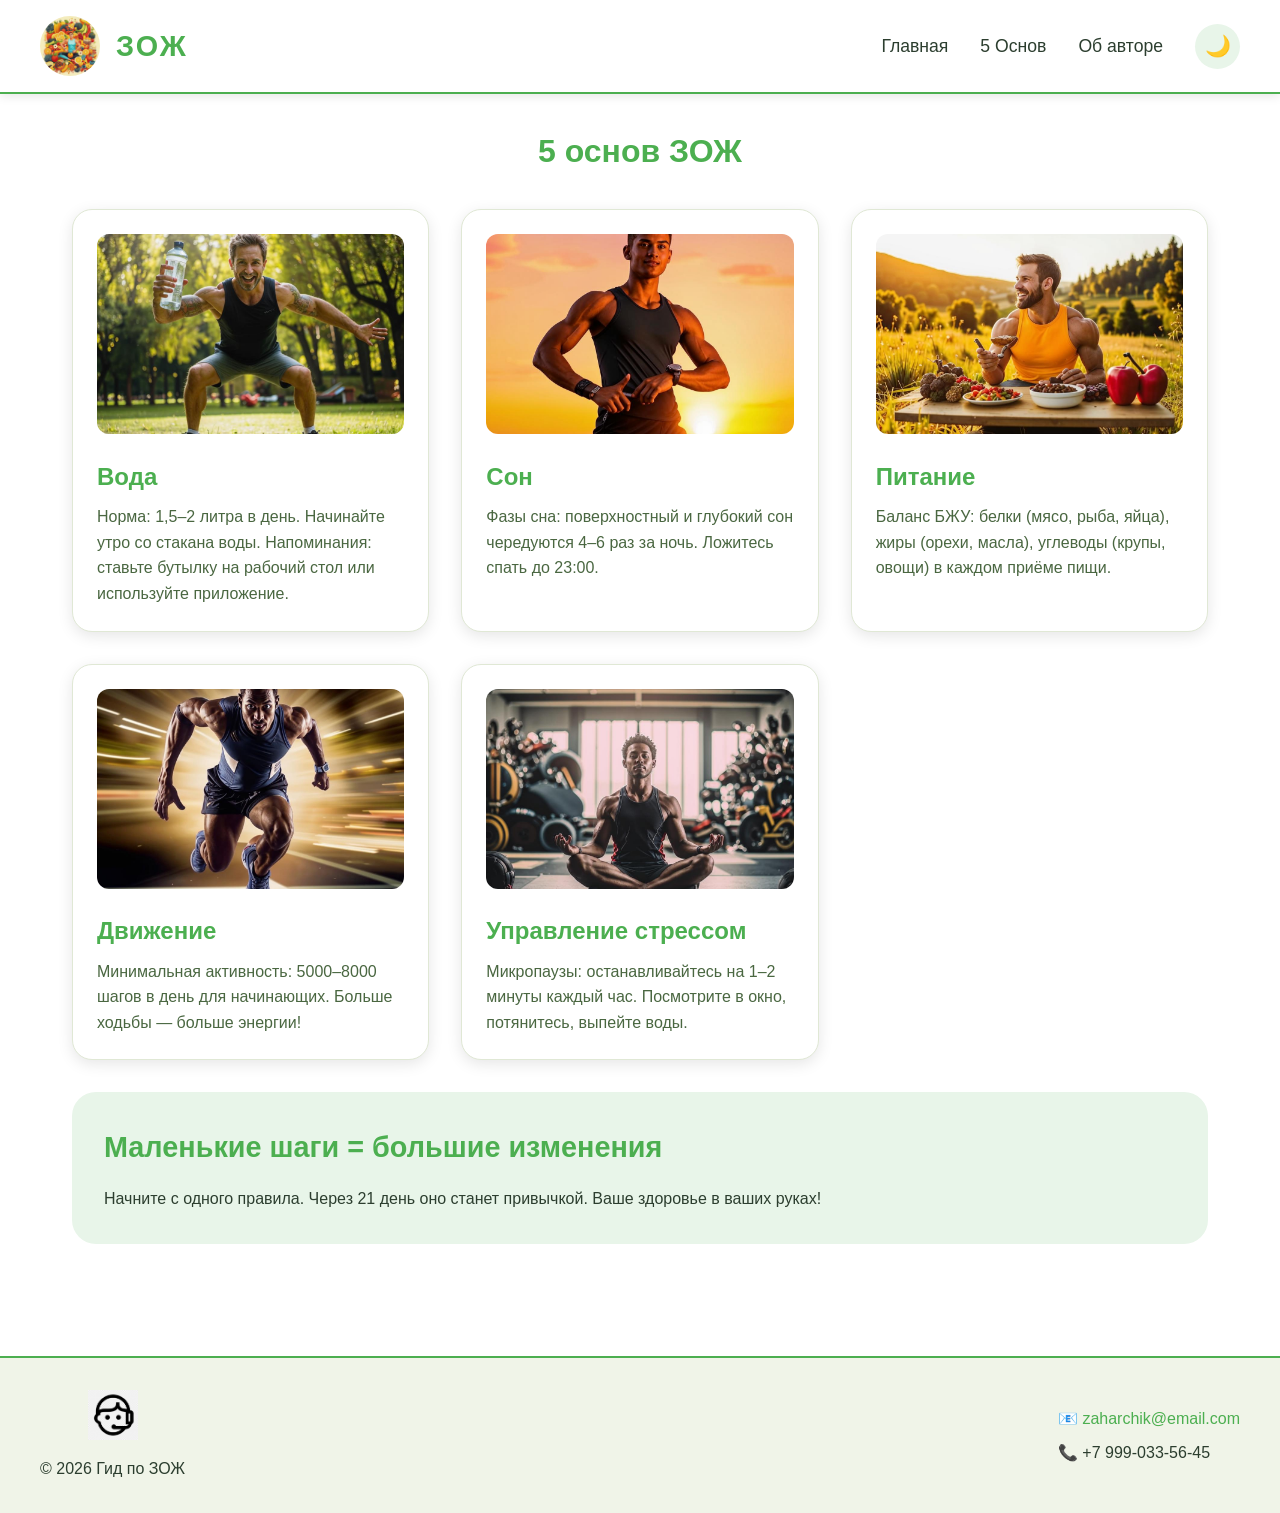
==== about.html @ e5da1095 "project_Health_Blin153ISiP" ====
<!DOCTYPE html>
<html lang="ru">
<head>
    <meta charset="utf-8">
    <meta name="viewport" content="width=device-width, initial-scale=1">
    <title>5 основ ЗОЖ</title>
    <link rel="stylesheet" href="style.css">
</head>
<body>
    <header>
        <div class="header-container">
            <div class="logo-area">
                <img src="sources/images/основное лого сайта.jpg" alt="Логотип ЗОЖ">
                <h1>ЗОЖ</h1>
            </div>
            <div class="burger-menu" id="burgerMenu">
                <span></span><span></span><span></span>
            </div>
            <nav class="nav-menu" id="navMenu">
                <a href="index.html">Главная</a>
                <a href="about.html">5 Основ</a>
                <a href="contact.html">Об авторе</a>
                <button class="theme-toggle" id="themeToggle">🌙</button>
            </nav>
        </div>
    </header>

    <main>
        <h1 class="page-title">5 основ ЗОЖ</h1>
        
        <div class="basics-grid">
            <div class="basic-card">
                <img src="sources/images/вода спорт.jpg" alt="Вода">
                <h3>Вода</h3>
                <p>Норма: 1,5–2 литра в день. Начинайте утро со стакана воды. Напоминания: ставьте бутылку на рабочий стол или используйте приложение.</p>
            </div>
            <div class="basic-card">
                <img src="sources/images/сон.jpg" alt="Сон">
                <h3>Сон</h3>
                <p>Фазы сна: поверхностный и глубокий сон чередуются 4–6 раз за ночь. Ложитесь спать до 23:00.</p>
            </div>
            <div class="basic-card">
                <img src="sources/images/питание.jpg" alt="Питание">
                <h3>Питание</h3>
                <p>Баланс БЖУ: белки (мясо, рыба, яйца), жиры (орехи, масла), углеводы (крупы, овощи) в каждом приёме пищи.</p>
            </div>
            <div class="basic-card">
                <img src="sources/images/движение - спорт.jpg" alt="Движение">
                <h3>Движение</h3>
                <p>Минимальная активность: 5000–8000 шагов в день для начинающих. Больше ходьбы — больше энергии!</p>
            </div>
            <div class="basic-card">
                <img src="sources/images/стресс - спорт.jpg" alt="Стресс">
                <h3>Управление стрессом</h3>
                <p>Микропаузы: останавливайтесь на 1–2 минуты каждый час. Посмотрите в окно, потянитесь, выпейте воды.</p>
            </div>
        </div>
        
        <div class="habit-section">
            <div class="habit-content">
                <h3>Маленькие шаги = большие изменения</h3>
                <p>Начните с одного правила. Через 21 день оно станет привычкой. Ваше здоровье в ваших руках!</p>
            </div>
        </div>
    </main>

    <footer>
        <div class="footer-container">
            <div class="footer-logo">
                <div class="support-icon">
                    <img src="sources/images/поддержка.png" alt="Поддержка">
                </div>
                <p>© <span id="currentYear"></span> Гид по ЗОЖ</p>
            </div>
            <div class="contact-info">
                <p>📧 <a href="mailto:zaharchik@email.com">zaharchik@email.com</a></p>
                <p>📞 +7 999-033-56-45</p>
            </div>
        </div>
    </footer>

    <script src="script.js"></script>
</body>
</html>
---- style.css ----
/* style.css - Основные стили для сайта ЗОЖ */

/* --- Базовые переменные и сброс --- */
:root {
    /* Светлая тема (по умолчанию) */
    --bg-primary: #ffffff;
    --bg-secondary: #f5f9f0;
    --text-primary: #2c3e2f;
    --text-secondary: #4a6741;
    --text-light: #7a8e6e;
    --accent-green: #4caf50;
    --accent-dark: #2e7d32;
    --accent-light: #e8f5e9;
    --header-bg: #ffffff;
    --footer-bg: #f0f4e8;
    --border-color: #e0e8d5;
    --card-bg: #ffffff;
    --shadow: rgba(0, 0, 0, 0.1);
}

[data-theme="dark"] {
    /* Тёмная тема - без инверсии картинок */
    --bg-primary: #1a1e1a;
    --bg-secondary: #242924;
    --text-primary: #e8f0e5;
    --text-secondary: #bcd0b0;
    --text-light: #8fa086;
    --accent-green: #66bb6a;
    --accent-dark: #388e3c;
    --accent-light: #2d3b2a;
    --header-bg: #1a1e1a;
    --footer-bg: #141714;
    --border-color: #3a423a;
    --card-bg: #2a302a;
    --shadow: rgba(0, 0, 0, 0.3);
}

* {
    margin: 0;
    padding: 0;
    box-sizing: border-box;
}

body {
    font-family: 'Segoe UI', 'Roboto', 'Arial', sans-serif;
    background-color: var(--bg-primary);
    color: var(--text-primary);
    line-height: 1.6;
    transition: background-color 0.3s ease, color 0.3s ease;
}

/* --- Хедер и навигация (статичная) --- */
header {
    background-color: var(--header-bg);
    border-bottom: 2px solid var(--accent-green);
    padding: 1rem 2rem;
    position: sticky;
    top: 0;
    z-index: 100;
    box-shadow: 0 2px 10px var(--shadow);
}

.header-container {
    max-width: 1200px;
    margin: 0 auto;
    display: flex;
    justify-content: space-between;
    align-items: center;
    flex-wrap: wrap;
    gap: 1rem;
}

.logo-area {
    display: flex;
    align-items: center;
    gap: 1rem;
}

.logo-area img {
    width: 60px;
    height: 60px;
    border-radius: 50%;
    object-fit: cover;
}

.logo-area h1 {
    font-size: 1.8rem;
    color: var(--accent-green);
    letter-spacing: 2px;
}

/* Навигация */
.nav-menu {
    display: flex;
    gap: 2rem;
    align-items: center;
    flex-wrap: wrap;
}

.nav-menu a {
    text-decoration: none;
    color: var(--text-primary);
    font-weight: 500;
    transition: color 0.3s;
    font-size: 1.1rem;
}

.nav-menu a:hover {
    color: var(--accent-green);
}

/* Кнопка переключения темы */
.theme-toggle {
    background: var(--accent-light);
    border: none;
    border-radius: 50%;
    width: 45px;
    height: 45px;
    cursor: pointer;
    display: flex;
    align-items: center;
    justify-content: center;
    transition: all 0.3s;
    color: var(--accent-green);
    font-size: 1.3rem;
}

.theme-toggle:hover {
    transform: scale(1.05);
    background: var(--accent-green);
    color: white;
}

/* Бургер-меню (мобильное) */
.burger-menu {
    display: none;
    flex-direction: column;
    cursor: pointer;
    gap: 6px;
}

.burger-menu span {
    width: 30px;
    height: 3px;
    background-color: var(--accent-green);
    transition: 0.3s;
}

/* --- Основной контент --- */
main {
    max-width: 1200px;
    margin: 0 auto;
    padding: 2rem;
    min-height: calc(100vh - 200px);
}

/* Баннер / главный блок */
.hero {
    background: linear-gradient(135deg, var(--accent-light) 0%, var(--bg-secondary) 100%);
    border-radius: 24px;
    padding: 3rem 2rem;
    margin-bottom: 3rem;
    text-align: center;
    border: 1px solid var(--border-color);
}

.hero h2 {
    font-size: 2rem;
    color: var(--accent-green);
    margin-bottom: 1rem;
}

.hero p {
    font-size: 1.2rem;
    max-width: 800px;
    margin: 0 auto;
}

.hero img {
    max-width: 200px;
    margin-top: 1.5rem;
    border-radius: 20px;
}

/* Карточки для основ ЗОЖ */
.basics-grid {
    display: grid;
    grid-template-columns: repeat(auto-fit, minmax(300px, 1fr));
    gap: 2rem;
    margin: 2rem 0;
}

.basic-card {
    background: var(--card-bg);
    border-radius: 20px;
    padding: 1.5rem;
    box-shadow: 0 4px 15px var(--shadow);
    transition: transform 0.3s;
    border: 1px solid var(--border-color);
}

.basic-card:hover {
    transform: translateY(-5px);
}

.basic-card img {
    width: 100%;
    height: 200px;
    object-fit: cover;
    border-radius: 12px;
    margin-bottom: 1rem;
}

.basic-card h3 {
    color: var(--accent-green);
    margin-bottom: 0.5rem;
    font-size: 1.5rem;
}

.basic-card p {
    color: var(--text-secondary);
}

/* Секция с преимуществами привычек */
.habit-section {
    background: var(--accent-light);
    border-radius: 24px;
    padding: 2rem;
    margin: 2rem 0;
    display: flex;
    flex-wrap: wrap;
    align-items: center;
    gap: 2rem;
    justify-content: center;
}

.habit-content {
    flex: 1;
    min-width: 250px;
}

.habit-section h3 {
    font-size: 1.8rem;
    color: var(--accent-green);
    margin-bottom: 1rem;
}

/* Footer */
footer {
    background-color: var(--footer-bg);
    border-top: 2px solid var(--accent-green);
    padding: 2rem;
    margin-top: 3rem;
}

.footer-container {
    max-width: 1200px;
    margin: 0 auto;
    display: flex;
    flex-wrap: wrap;
    justify-content: space-between;
    align-items: center;
    gap: 2rem;
}

.contact-info {
    display: flex;
    flex-direction: column;
    gap: 0.5rem;
}

.contact-info a {
    color: var(--accent-green);
    text-decoration: none;
}

.footer-logo {
    display: flex;
    flex-direction: column;
    align-items: center;
    gap: 0.5rem;
}

.support-icon {
    text-align: center;
}

.support-icon img {
    width: 50px;
}

.feedback-form {
    flex: 2;
    min-width: 250px;
}

.feedback-form input, 
.feedback-form textarea {
    width: 100%;
    padding: 10px;
    margin: 8px 0;
    border-radius: 12px;
    border: 1px solid var(--border-color);
    background: var(--bg-primary);
    color: var(--text-primary);
}

.feedback-form button {
    background: var(--accent-green);
    color: white;
    border: none;
    padding: 10px 20px;
    border-radius: 25px;
    cursor: pointer;
    transition: 0.3s;
}

.feedback-form button:hover {
    background: var(--accent-dark);
}

/* Общие стили для заголовков страниц */
.page-title {
    font-size: 2rem;
    color: var(--accent-green);
    margin-bottom: 2rem;
    text-align: center;
}

/* --- Флаг на всю страницу "Об авторе" --- */
.about-page {
    position: relative;
    background-image: url('sources/images/flag.svg');
    background-repeat: repeat;
    background-size: 100px;
    background-attachment: fixed;
}

.about-page main {
    position: relative;
    z-index: 1;
}

/* Блок с текстом о проекте */
.about-content {
    display: flex;
    flex-wrap: wrap;
    gap: 2rem;
    align-items: center;
    background-color: var(--bg-secondary);
    border-radius: 24px;
    padding: 2rem;
    margin: 2rem 0;
    position: relative;
    z-index: 2;
    border: 1px solid var(--border-color);
    box-shadow: 0 4px 15px var(--shadow);
}

.about-text {
    flex: 2;
}

.about-text h4 {
    color: var(--text-primary);
    margin-bottom: 1rem;
    font-size: 1.1rem;
    line-height: 1.7;
}

.about-content img {
    border-radius: 24px;
    max-width: 200px;
}

/* Форма обратной связи на странице Об авторе */
.about-page .feedback-form {
    background-color: var(--bg-secondary) !important;
    border: 1px solid var(--border-color);
    box-shadow: 0 4px 15px var(--shadow);
}

/* Заголовок на странице Об авторе */
.about-page .page-title {
    position: relative;
    z-index: 2;
    background-color: rgba(76, 175, 80, 0.85);
    display: inline-block;
    width: auto;
    padding: 0.5rem 2rem;
    border-radius: 50px;
    backdrop-filter: blur(4px);
}

/* Светлая тема для страницы Об авторе */
[data-theme="light"] .about-content,
[data-theme="light"] .about-page .feedback-form {
    background-color: rgba(245, 249, 240, 0.95);
}

/* Тёмная тема для страницы Об авторе */
[data-theme="dark"] .about-content,
[data-theme="dark"] .about-page .feedback-form {
    background-color: rgba(36, 41, 36, 0.95);
}

/* Адаптивность */
@media (max-width: 768px) {
    .burger-menu {
        display: flex;
    }
    
    .nav-menu {
        display: none;
        width: 100%;
        flex-direction: column;
        align-items: center;
        padding: 1rem 0;
    }
    
    .nav-menu.active {
        display: flex;
    }
    
    .header-container {
        flex-wrap: wrap;
    }
    
    .hero h2 {
        font-size: 1.5rem;
    }
    
    .hero p {
        font-size: 1rem;
    }
    
    main {
        padding: 1rem;
    }
    
    .footer-container {
        flex-direction: column;
        text-align: center;
    }
    
    .about-content {
        padding: 1.5rem;
    }
    
    .about-page .page-title {
        font-size: 1.5rem;
        padding: 0.3rem 1.5rem;
    }
    
    .about-content img {
        max-width: 150px;
    }
}

/* Кнопка подробнее */
.btn-detail {
    display: inline-block;
    background: var(--accent-green);
    color: white;
    padding: 0.8rem 2rem;
    border-radius: 40px;
    text-decoration: none;
    margin-top: 1rem;
    transition: 0.3s;
}

.btn-detail:hover {
    background: var(--accent-dark);
    transform: scale(1.02);
}
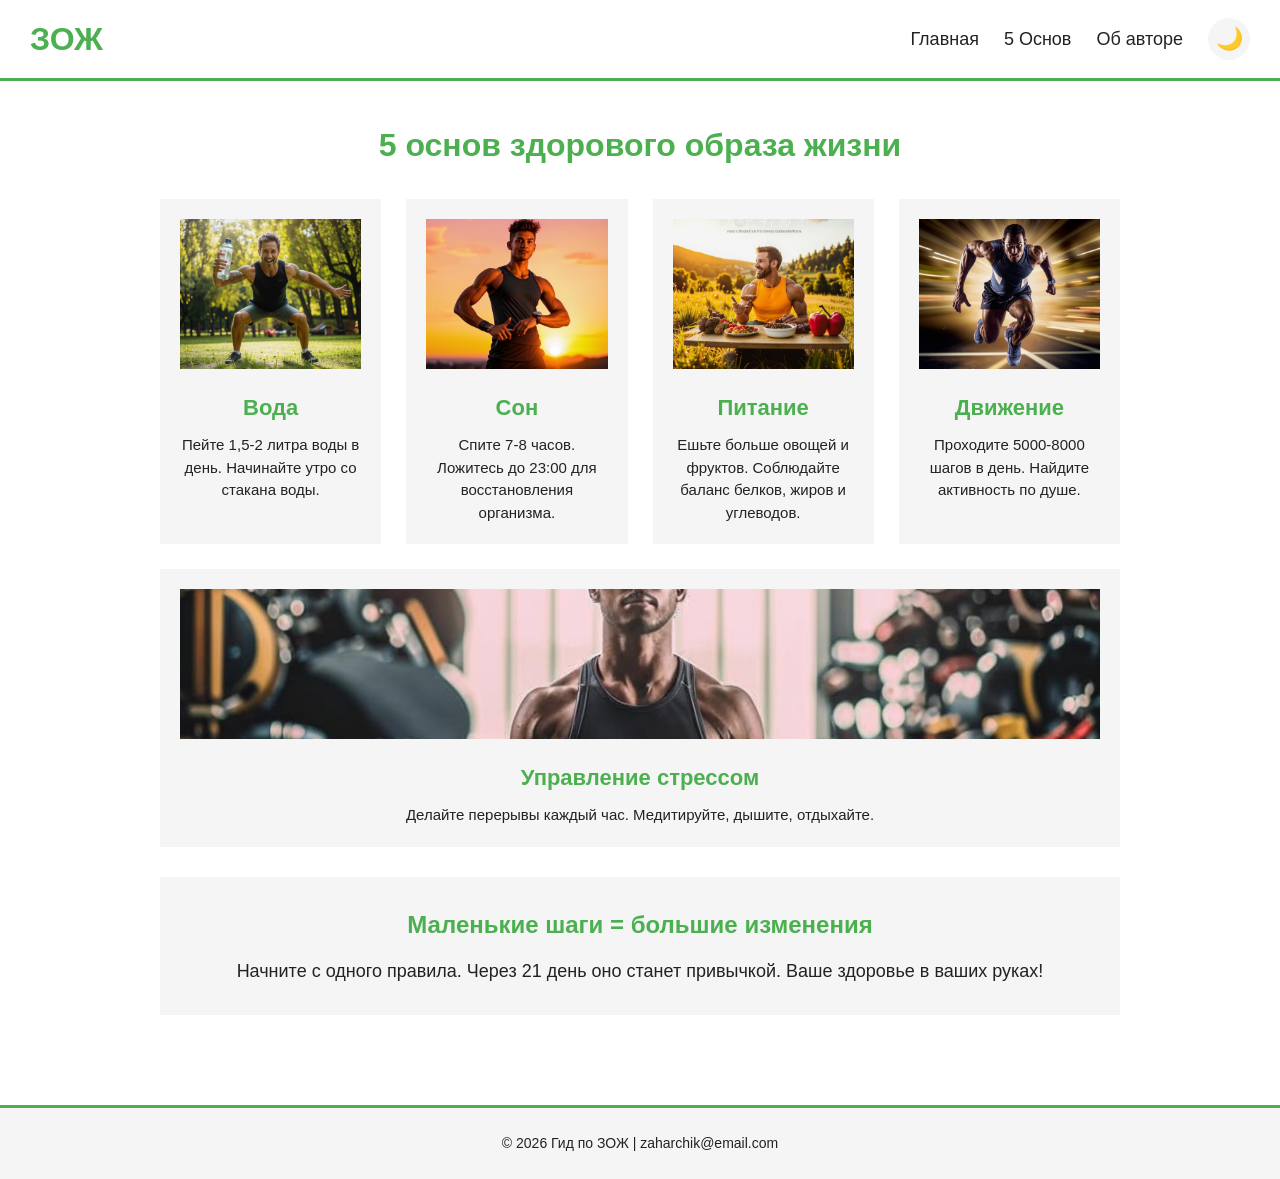
==== commit 26957d0f: "project_Health_Blin153ISiP" ====
--- a/about.html
+++ b/about.html
@@ -7,78 +7,69 @@
     <link rel="stylesheet" href="style.css">
 </head>
 <body>
-    <header>
-        <div class="header-container">
-            <div class="logo-area">
-                <img src="sources/images/основное лого сайта.jpg" alt="Логотип ЗОЖ">
-                <h1>ЗОЖ</h1>
-            </div>
-            <div class="burger-menu" id="burgerMenu">
-                <span></span><span></span><span></span>
-            </div>
-            <nav class="nav-menu" id="navMenu">
-                <a href="index.html">Главная</a>
-                <a href="about.html">5 Основ</a>
-                <a href="contact.html">Об авторе</a>
-                <button class="theme-toggle" id="themeToggle">🌙</button>
-            </nav>
-        </div>
-    </header>
 
-    <main>
-        <h1 class="page-title">5 основ ЗОЖ</h1>
-        
-        <div class="basics-grid">
-            <div class="basic-card">
-                <img src="sources/images/вода спорт.jpg" alt="Вода">
-                <h3>Вода</h3>
-                <p>Норма: 1,5–2 литра в день. Начинайте утро со стакана воды. Напоминания: ставьте бутылку на рабочий стол или используйте приложение.</p>
-            </div>
-            <div class="basic-card">
-                <img src="sources/images/сон.jpg" alt="Сон">
-                <h3>Сон</h3>
-                <p>Фазы сна: поверхностный и глубокий сон чередуются 4–6 раз за ночь. Ложитесь спать до 23:00.</p>
-            </div>
-            <div class="basic-card">
-                <img src="sources/images/питание.jpg" alt="Питание">
-                <h3>Питание</h3>
-                <p>Баланс БЖУ: белки (мясо, рыба, яйца), жиры (орехи, масла), углеводы (крупы, овощи) в каждом приёме пищи.</p>
-            </div>
-            <div class="basic-card">
-                <img src="sources/images/движение - спорт.jpg" alt="Движение">
-                <h3>Движение</h3>
-                <p>Минимальная активность: 5000–8000 шагов в день для начинающих. Больше ходьбы — больше энергии!</p>
-            </div>
-            <div class="basic-card">
-                <img src="sources/images/стресс - спорт.jpg" alt="Стресс">
-                <h3>Управление стрессом</h3>
-                <p>Микропаузы: останавливайтесь на 1–2 минуты каждый час. Посмотрите в окно, потянитесь, выпейте воды.</p>
-            </div>
+<header>
+    <div class="logo">
+        <h1>ЗОЖ</h1>
+    </div>
+    <div class="burger" id="burger">
+        <span></span>
+        <span></span>
+        <span></span>
+    </div>
+    <nav id="nav">
+        <a href="index.html">Главная</a>
+        <a href="about.html">5 Основ</a>
+        <a href="contact.html">Об авторе</a>
+        <button id="themeBtn">🌙</button>
+    </nav>
+</header>
+
+<main>
+    <h1 class="page-title">5 основ здорового образа жизни</h1>
+    
+    <div class="cards">
+        <div class="card">
+            <img src="sources/images/вода спорт.jpg" alt="Вода">
+            <h3>Вода</h3>
+            <p>Пейте 1,5-2 литра воды в день. Начинайте утро со стакана воды.</p>
         </div>
         
-        <div class="habit-section">
-            <div class="habit-content">
-                <h3>Маленькие шаги = большие изменения</h3>
-                <p>Начните с одного правила. Через 21 день оно станет привычкой. Ваше здоровье в ваших руках!</p>
-            </div>
+        <div class="card">
+            <img src="sources/images/сон.jpg" alt="Сон">
+            <h3>Сон</h3>
+            <p>Спите 7-8 часов. Ложитесь до 23:00 для восстановления организма.</p>
         </div>
-    </main>
+        
+        <div class="card">
+            <img src="sources/images/питание.jpg" alt="Питание">
+            <h3>Питание</h3>
+            <p>Ешьте больше овощей и фруктов. Соблюдайте баланс белков, жиров и углеводов.</p>
+        </div>
+        
+        <div class="card">
+            <img src="sources/images/движение - спорт.jpg" alt="Движение">
+            <h3>Движение</h3>
+            <p>Проходите 5000-8000 шагов в день. Найдите активность по душе.</p>
+        </div>
+        
+        <div class="card">
+            <img src="sources/images/стресс - спорт.jpg" alt="Стресс">
+            <h3>Управление стрессом</h3>
+            <p>Делайте перерывы каждый час. Медитируйте, дышите, отдыхайте.</p>
+        </div>
+    </div>
+    
+    <div class="info-block" style="background: var(--light); padding: 30px; text-align: center;">
+        <h3 style="color: var(--green); font-size: 24px;">Маленькие шаги = большие изменения</h3>
+        <p style="font-size: 18px; margin-top: 15px;">Начните с одного правила. Через 21 день оно станет привычкой. Ваше здоровье в ваших руках!</p>
+    </div>
+</main>
 
-    <footer>
-        <div class="footer-container">
-            <div class="footer-logo">
-                <div class="support-icon">
-                    <img src="sources/images/поддержка.png" alt="Поддержка">
-                </div>
-                <p>© <span id="currentYear"></span> Гид по ЗОЖ</p>
-            </div>
-            <div class="contact-info">
-                <p>📧 <a href="mailto:zaharchik@email.com">zaharchik@email.com</a></p>
-                <p>📞 +7 999-033-56-45</p>
-            </div>
-        </div>
-    </footer>
+<footer>
+    <p>© 2026 Гид по ЗОЖ | zaharchik@email.com</p>
+</footer>
 
-    <script src="script.js"></script>
+<script src="script.js"></script>
 </body>
 </html>
--- a/style.css
+++ b/style.css
@@ -1,38 +1,17 @@
-/* style.css - Основные стили для сайта ЗОЖ */
-
-/* --- Базовые переменные и сброс --- */
 :root {
-    /* Светлая тема (по умолчанию) */
-    --bg-primary: #ffffff;
-    --bg-secondary: #f5f9f0;
-    --text-primary: #2c3e2f;
-    --text-secondary: #4a6741;
-    --text-light: #7a8e6e;
-    --accent-green: #4caf50;
-    --accent-dark: #2e7d32;
-    --accent-light: #e8f5e9;
-    --header-bg: #ffffff;
-    --footer-bg: #f0f4e8;
-    --border-color: #e0e8d5;
-    --card-bg: #ffffff;
-    --shadow: rgba(0, 0, 0, 0.1);
+    --bg: white;
+    --text: #222;
+    --green: #4caf50;
+    --light: #f5f5f5;
+    --dark-green: #2e7d32;
 }
 
 [data-theme="dark"] {
-    /* Тёмная тема - без инверсии картинок */
-    --bg-primary: #1a1e1a;
-    --bg-secondary: #242924;
-    --text-primary: #e8f0e5;
-    --text-secondary: #bcd0b0;
-    --text-light: #8fa086;
-    --accent-green: #66bb6a;
-    --accent-dark: #388e3c;
-    --accent-light: #2d3b2a;
-    --header-bg: #1a1e1a;
-    --footer-bg: #141714;
-    --border-color: #3a423a;
-    --card-bg: #2a302a;
-    --shadow: rgba(0, 0, 0, 0.3);
+    --bg: #1a1a1a;
+    --text: #eee;
+    --green: #66bb6a;
+    --light: #2a2a2a;
+    --dark-green: #81c784;
 }
 
 * {
@@ -42,434 +21,332 @@
 }
 
 body {
-    font-family: 'Segoe UI', 'Roboto', 'Arial', sans-serif;
-    background-color: var(--bg-primary);
-    color: var(--text-primary);
-    line-height: 1.6;
-    transition: background-color 0.3s ease, color 0.3s ease;
-}
-
-/* --- Хедер и навигация (статичная) --- */
+    font-family: 'Segoe UI', Arial, sans-serif;
+    background: var(--bg);
+    color: var(--text);
+    line-height: 1.5;
+}
+
 header {
-    background-color: var(--header-bg);
-    border-bottom: 2px solid var(--accent-green);
-    padding: 1rem 2rem;
-    position: sticky;
-    top: 0;
-    z-index: 100;
-    box-shadow: 0 2px 10px var(--shadow);
-}
-
-.header-container {
-    max-width: 1200px;
-    margin: 0 auto;
+    background: var(--bg);
+    padding: 15px 30px;
     display: flex;
     justify-content: space-between;
     align-items: center;
     flex-wrap: wrap;
-    gap: 1rem;
-}
-
-.logo-area {
-    display: flex;
+    border-bottom: 3px solid var(--green);
+}
+
+.logo h1 {
+    color: var(--green);
+    font-size: 32px;
+}
+
+nav {
+    display: flex;
+    gap: 25px;
     align-items: center;
-    gap: 1rem;
-}
-
-.logo-area img {
-    width: 60px;
-    height: 60px;
+}
+
+nav a {
+    color: var(--text);
+    text-decoration: none;
+    font-size: 18px;
+    font-weight: 500;
+    padding: 8px 0;
+}
+
+nav a:hover {
+    color: var(--green);
+}
+
+#themeBtn {
+    background: var(--light);
+    border: none;
+    width: 42px;
+    height: 42px;
+    font-size: 22px;
+    cursor: pointer;
     border-radius: 50%;
-    object-fit: cover;
-}
-
-.logo-area h1 {
-    font-size: 1.8rem;
-    color: var(--accent-green);
-    letter-spacing: 2px;
-}
-
-/* Навигация */
-.nav-menu {
-    display: flex;
-    gap: 2rem;
-    align-items: center;
-    flex-wrap: wrap;
-}
-
-.nav-menu a {
-    text-decoration: none;
-    color: var(--text-primary);
-    font-weight: 500;
-    transition: color 0.3s;
-    font-size: 1.1rem;
-}
-
-.nav-menu a:hover {
-    color: var(--accent-green);
-}
-
-/* Кнопка переключения темы */
-.theme-toggle {
-    background: var(--accent-light);
-    border: none;
-    border-radius: 50%;
-    width: 45px;
-    height: 45px;
-    cursor: pointer;
-    display: flex;
-    align-items: center;
-    justify-content: center;
-    transition: all 0.3s;
-    color: var(--accent-green);
-    font-size: 1.3rem;
-}
-
-.theme-toggle:hover {
-    transform: scale(1.05);
-    background: var(--accent-green);
+}
+
+#themeBtn:hover {
+    background: var(--green);
     color: white;
 }
 
-/* Бургер-меню (мобильное) */
-.burger-menu {
+.burger {
     display: none;
     flex-direction: column;
     cursor: pointer;
-    gap: 6px;
-}
-
-.burger-menu span {
-    width: 30px;
-    height: 3px;
-    background-color: var(--accent-green);
-    transition: 0.3s;
-}
-
-/* --- Основной контент --- */
+}
+
+.burger span {
+    width: 32px;
+    height: 4px;
+    background: var(--green);
+    margin: 4px 0;
+    border-radius: 2px;
+}
+
 main {
-    max-width: 1200px;
+    max-width: 1000px;
     margin: 0 auto;
-    padding: 2rem;
-    min-height: calc(100vh - 200px);
-}
-
-/* Баннер / главный блок */
+    padding: 40px 20px;
+    min-height: 70vh;
+}
+
 .hero {
-    background: linear-gradient(135deg, var(--accent-light) 0%, var(--bg-secondary) 100%);
-    border-radius: 24px;
-    padding: 3rem 2rem;
-    margin-bottom: 3rem;
-    text-align: center;
-    border: 1px solid var(--border-color);
+    background: linear-gradient(135deg, var(--light) 0%, var(--bg) 100%);
+    padding: 50px 30px;
+    text-align: center;
+    margin-bottom: 40px;
 }
 
 .hero h2 {
-    font-size: 2rem;
-    color: var(--accent-green);
-    margin-bottom: 1rem;
+    color: var(--green);
+    font-size: 32px;
+    margin-bottom: 20px;
 }
 
 .hero p {
-    font-size: 1.2rem;
-    max-width: 800px;
-    margin: 0 auto;
-}
-
-.hero img {
-    max-width: 200px;
-    margin-top: 1.5rem;
-    border-radius: 20px;
-}
-
-/* Карточки для основ ЗОЖ */
-.basics-grid {
-    display: grid;
-    grid-template-columns: repeat(auto-fit, minmax(300px, 1fr));
-    gap: 2rem;
-    margin: 2rem 0;
-}
-
-.basic-card {
-    background: var(--card-bg);
-    border-radius: 20px;
-    padding: 1.5rem;
-    box-shadow: 0 4px 15px var(--shadow);
-    transition: transform 0.3s;
-    border: 1px solid var(--border-color);
-}
-
-.basic-card:hover {
-    transform: translateY(-5px);
-}
-
-.basic-card img {
+    font-size: 20px;
+    margin-bottom: 15px;
+}
+
+.btn {
+    background: var(--green);
+    color: white;
+    padding: 12px 30px;
+    border: none;
+    text-decoration: none;
+    display: inline-block;
+    cursor: pointer;
+    font-size: 18px;
+    font-weight: bold;
+    margin-top: 15px;
+}
+
+.btn:hover {
+    background: var(--dark-green);
+}
+
+.why-block {
+    background: var(--light);
+    padding: 35px;
+    margin: 30px 0;
+}
+
+.why-block h3 {
+    color: var(--green);
+    font-size: 26px;
+    margin-bottom: 25px;
+    text-align: center;
+}
+
+.why-items {
+    display: flex;
+    flex-wrap: wrap;
+    gap: 20px;
+    justify-content: center;
+}
+
+.why-item {
+    display: flex;
+    align-items: center;
+    gap: 15px;
+    background: var(--bg);
+    padding: 15px 25px;
+    min-width: 250px;
+}
+
+.mark {
+    font-size: 32px;
+    font-weight: bold;
+}
+
+.why-item p {
+    font-size: 18px;
+}
+
+.steps {
+    background: var(--light);
+    padding: 35px;
+    margin: 30px 0;
+}
+
+.steps h3 {
+    color: var(--green);
+    font-size: 26px;
+    margin-bottom: 25px;
+    text-align: center;
+}
+
+.steps-list {
+    display: flex;
+    flex-wrap: wrap;
+    gap: 30px;
+    justify-content: center;
+}
+
+.step {
+    text-align: center;
+    background: var(--bg);
+    padding: 20px 30px;
+    min-width: 150px;
+}
+
+.step-num {
+    display: inline-block;
+    background: var(--green);
+    color: white;
+    width: 50px;
+    height: 50px;
+    line-height: 50px;
+    font-size: 24px;
+    font-weight: bold;
+    margin-bottom: 15px;
+}
+
+.step p {
+    font-size: 18px;
+}
+
+.page-title {
+    color: var(--green);
+    font-size: 32px;
+    margin-bottom: 30px;
+    text-align: center;
+}
+
+.cards {
+    display: flex;
+    flex-wrap: wrap;
+    gap: 25px;
+    margin: 30px 0;
+}
+
+.card {
+    background: var(--light);
+    padding: 20px;
+    flex: 1;
+    min-width: 180px;
+    text-align: center;
+}
+
+.card img {
     width: 100%;
-    height: 200px;
+    height: 150px;
     object-fit: cover;
-    border-radius: 12px;
-    margin-bottom: 1rem;
-}
-
-.basic-card h3 {
-    color: var(--accent-green);
-    margin-bottom: 0.5rem;
-    font-size: 1.5rem;
-}
-
-.basic-card p {
-    color: var(--text-secondary);
-}
-
-/* Секция с преимуществами привычек */
-.habit-section {
-    background: var(--accent-light);
-    border-radius: 24px;
-    padding: 2rem;
-    margin: 2rem 0;
-    display: flex;
-    flex-wrap: wrap;
-    align-items: center;
-    gap: 2rem;
-    justify-content: center;
-}
-
-.habit-content {
-    flex: 1;
-    min-width: 250px;
-}
-
-.habit-section h3 {
-    font-size: 1.8rem;
-    color: var(--accent-green);
-    margin-bottom: 1rem;
-}
-
-/* Footer */
+    margin-bottom: 15px;
+}
+
+.card h3 {
+    color: var(--green);
+    font-size: 22px;
+    margin-bottom: 10px;
+}
+
+.card p {
+    font-size: 15px;
+}
+
+.about-text {
+    background: var(--light);
+    padding: 30px;
+    margin-bottom: 30px;
+    text-align: center;
+}
+
+.about-text img {
+    max-width: 150px;
+    margin-bottom: 20px;
+}
+
+.about-text h3 {
+    color: var(--green);
+    font-size: 22px;
+    margin: 20px 0 10px 0;
+}
+
+.about-text p {
+    font-size: 16px;
+    line-height: 1.6;
+}
+
+.form-block {
+    background: var(--light);
+    padding: 30px;
+}
+
+.form-block h3 {
+    color: var(--green);
+    font-size: 24px;
+    margin-bottom: 20px;
+    text-align: center;
+}
+
+.form-block input,
+.form-block textarea {
+    width: 100%;
+    padding: 12px;
+    margin: 10px 0;
+    background: var(--bg);
+    color: var(--text);
+    border: 1px solid #ccc;
+    font-size: 16px;
+}
+
 footer {
-    background-color: var(--footer-bg);
-    border-top: 2px solid var(--accent-green);
-    padding: 2rem;
-    margin-top: 3rem;
-}
-
-.footer-container {
-    max-width: 1200px;
-    margin: 0 auto;
-    display: flex;
-    flex-wrap: wrap;
-    justify-content: space-between;
-    align-items: center;
-    gap: 2rem;
-}
-
-.contact-info {
-    display: flex;
-    flex-direction: column;
-    gap: 0.5rem;
-}
-
-.contact-info a {
-    color: var(--accent-green);
-    text-decoration: none;
-}
-
-.footer-logo {
-    display: flex;
-    flex-direction: column;
-    align-items: center;
-    gap: 0.5rem;
-}
-
-.support-icon {
-    text-align: center;
-}
-
-.support-icon img {
-    width: 50px;
-}
-
-.feedback-form {
-    flex: 2;
-    min-width: 250px;
-}
-
-.feedback-form input, 
-.feedback-form textarea {
-    width: 100%;
-    padding: 10px;
-    margin: 8px 0;
-    border-radius: 12px;
-    border: 1px solid var(--border-color);
-    background: var(--bg-primary);
-    color: var(--text-primary);
-}
-
-.feedback-form button {
-    background: var(--accent-green);
-    color: white;
-    border: none;
-    padding: 10px 20px;
-    border-radius: 25px;
-    cursor: pointer;
-    transition: 0.3s;
-}
-
-.feedback-form button:hover {
-    background: var(--accent-dark);
-}
-
-/* Общие стили для заголовков страниц */
-.page-title {
-    font-size: 2rem;
-    color: var(--accent-green);
-    margin-bottom: 2rem;
-    text-align: center;
-}
-
-/* --- Флаг на всю страницу "Об авторе" --- */
-.about-page {
-    position: relative;
-    background-image: url('sources/images/flag.svg');
-    background-repeat: repeat;
-    background-size: 100px;
-    background-attachment: fixed;
-}
-
-.about-page main {
-    position: relative;
-    z-index: 1;
-}
-
-/* Блок с текстом о проекте */
-.about-content {
-    display: flex;
-    flex-wrap: wrap;
-    gap: 2rem;
-    align-items: center;
-    background-color: var(--bg-secondary);
-    border-radius: 24px;
-    padding: 2rem;
-    margin: 2rem 0;
-    position: relative;
-    z-index: 2;
-    border: 1px solid var(--border-color);
-    box-shadow: 0 4px 15px var(--shadow);
-}
-
-.about-text {
-    flex: 2;
-}
-
-.about-text h4 {
-    color: var(--text-primary);
-    margin-bottom: 1rem;
-    font-size: 1.1rem;
-    line-height: 1.7;
-}
-
-.about-content img {
-    border-radius: 24px;
-    max-width: 200px;
-}
-
-/* Форма обратной связи на странице Об авторе */
-.about-page .feedback-form {
-    background-color: var(--bg-secondary) !important;
-    border: 1px solid var(--border-color);
-    box-shadow: 0 4px 15px var(--shadow);
-}
-
-/* Заголовок на странице Об авторе */
-.about-page .page-title {
-    position: relative;
-    z-index: 2;
-    background-color: rgba(76, 175, 80, 0.85);
-    display: inline-block;
-    width: auto;
-    padding: 0.5rem 2rem;
-    border-radius: 50px;
-    backdrop-filter: blur(4px);
-}
-
-/* Светлая тема для страницы Об авторе */
-[data-theme="light"] .about-content,
-[data-theme="light"] .about-page .feedback-form {
-    background-color: rgba(245, 249, 240, 0.95);
-}
-
-/* Тёмная тема для страницы Об авторе */
-[data-theme="dark"] .about-content,
-[data-theme="dark"] .about-page .feedback-form {
-    background-color: rgba(36, 41, 36, 0.95);
-}
-
-/* Адаптивность */
-@media (max-width: 768px) {
-    .burger-menu {
+    background: var(--light);
+    text-align: center;
+    padding: 25px;
+    margin-top: 50px;
+    border-top: 3px solid var(--green);
+    font-size: 14px;
+}
+
+@media (max-width: 700px) {
+    header {
+        padding: 15px 20px;
+    }
+    
+    .burger {
         display: flex;
     }
     
-    .nav-menu {
+    nav {
         display: none;
         width: 100%;
         flex-direction: column;
-        align-items: center;
-        padding: 1rem 0;
-    }
-    
-    .nav-menu.active {
+        gap: 15px;
+        margin-top: 20px;
+        text-align: center;
+    }
+    
+    nav.show {
         display: flex;
     }
     
-    .header-container {
-        flex-wrap: wrap;
-    }
-    
     .hero h2 {
-        font-size: 1.5rem;
+        font-size: 24px;
     }
     
     .hero p {
-        font-size: 1rem;
-    }
-    
-    main {
-        padding: 1rem;
-    }
-    
-    .footer-container {
+        font-size: 16px;
+    }
+    
+    .why-item {
+        min-width: auto;
+        width: 100%;
+        justify-content: center;
+    }
+    
+    .cards {
         flex-direction: column;
-        text-align: center;
-    }
-    
-    .about-content {
-        padding: 1.5rem;
-    }
-    
-    .about-page .page-title {
-        font-size: 1.5rem;
-        padding: 0.3rem 1.5rem;
-    }
-    
-    .about-content img {
-        max-width: 150px;
-    }
-}
-
-/* Кнопка подробнее */
-.btn-detail {
-    display: inline-block;
-    background: var(--accent-green);
-    color: white;
-    padding: 0.8rem 2rem;
-    border-radius: 40px;
-    text-decoration: none;
-    margin-top: 1rem;
-    transition: 0.3s;
-}
-
-.btn-detail:hover {
-    background: var(--accent-dark);
-    transform: scale(1.02);
+    }
+    
+    .step {
+        width: 100%;
+    }
 }
